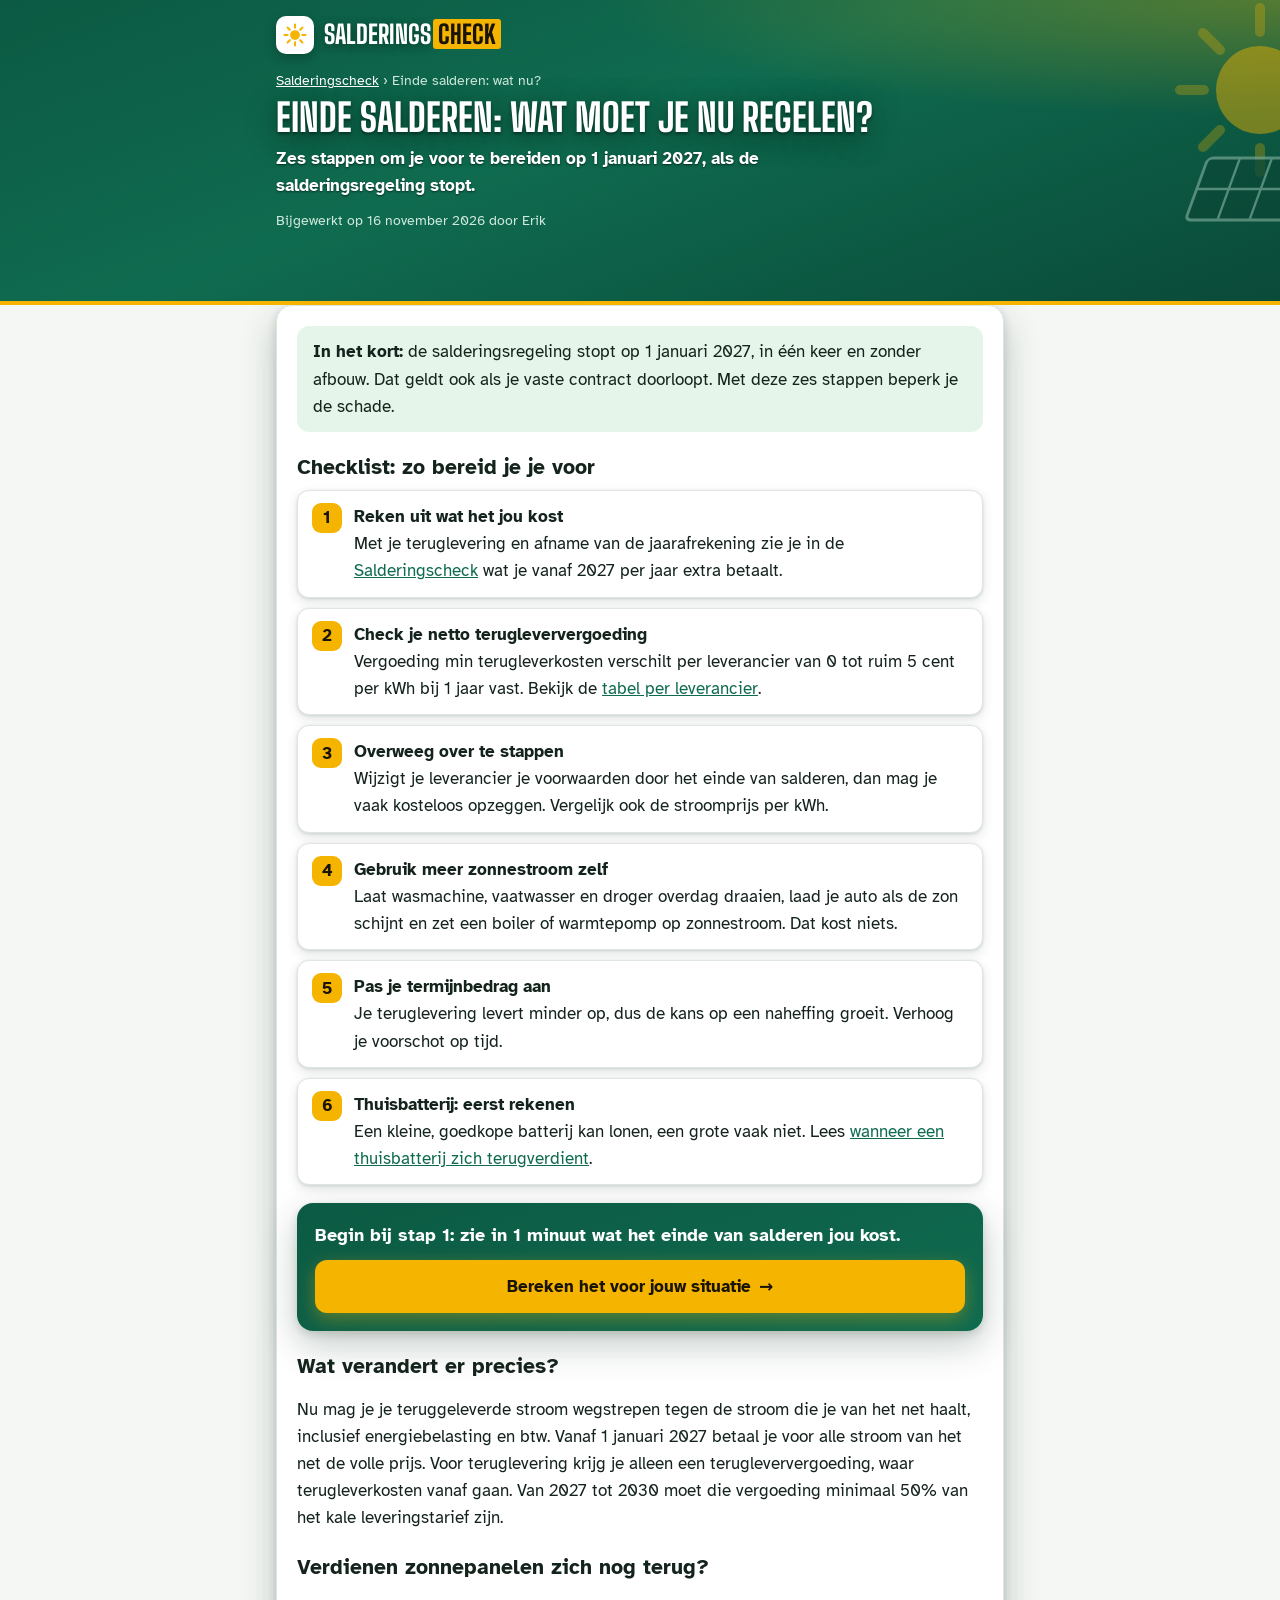
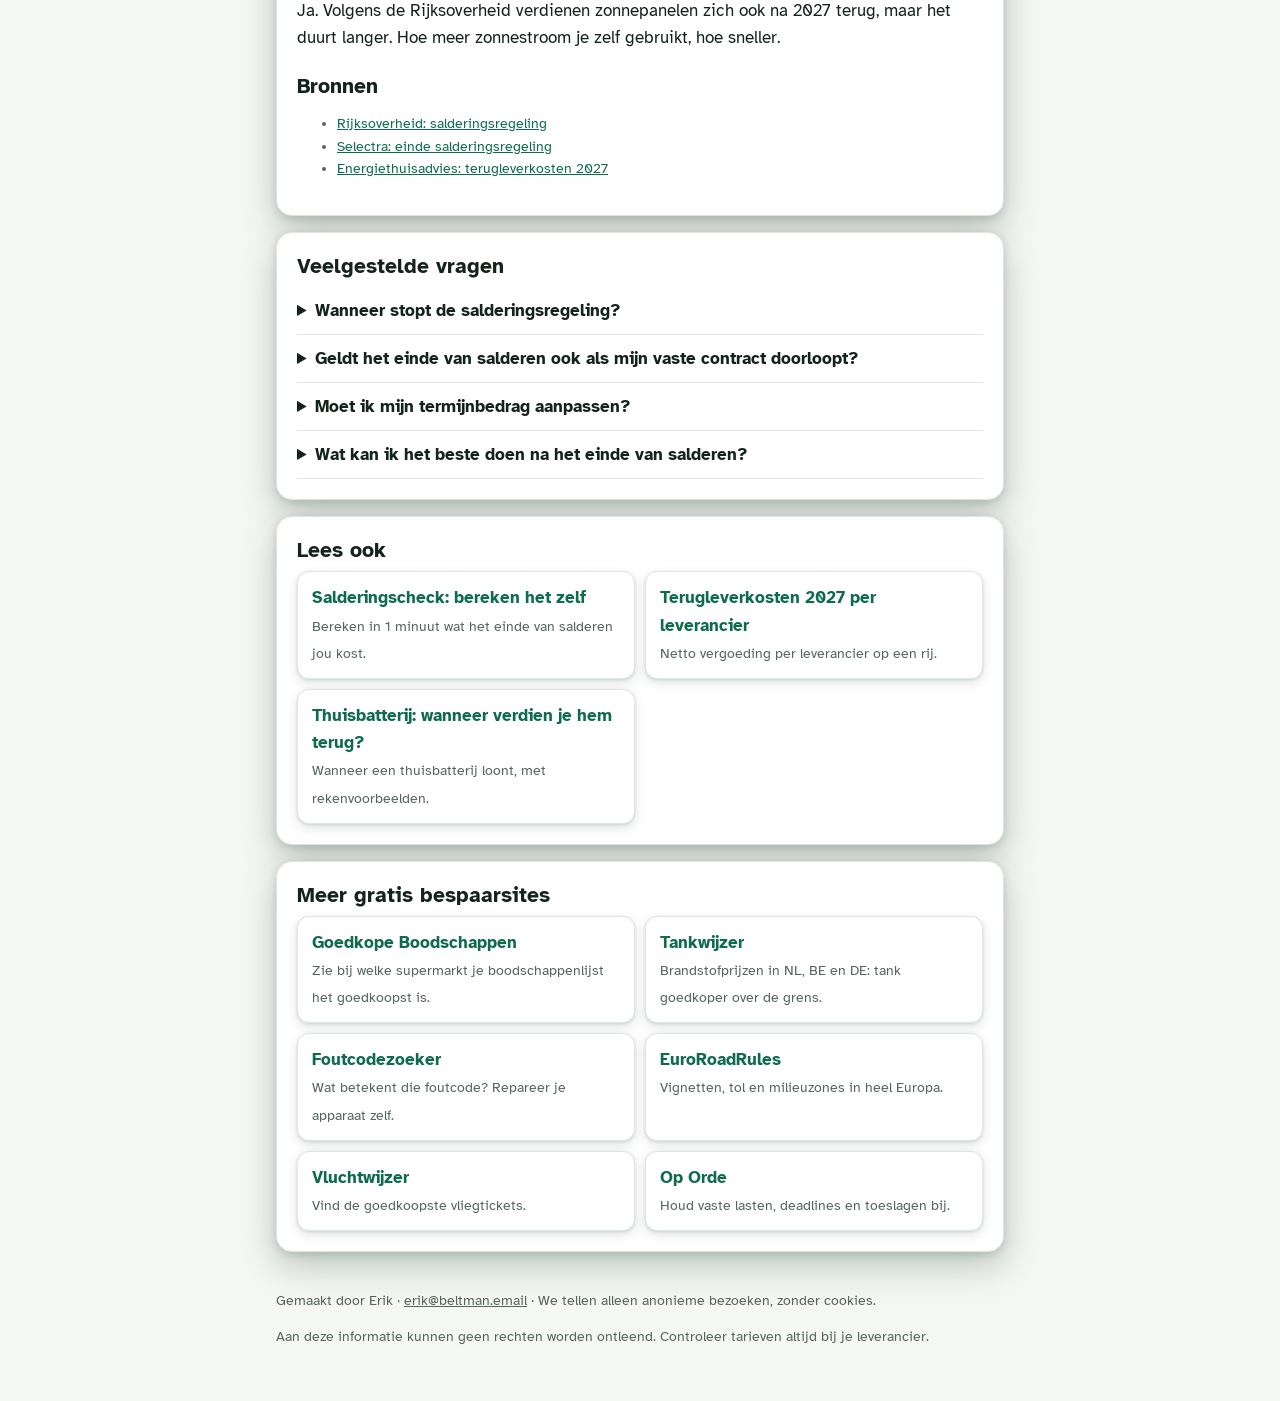
==== einde-salderen-wat-nu/index.html @ be2820ae "Actuele terugleververgoedingen 2027 (nov 2026): leverancierskeuze in rekentool, betere contractverge" ====
<!DOCTYPE html>
<html lang="nl">
<head>
<meta charset="utf-8">
<meta name="viewport" content="width=device-width, initial-scale=1, viewport-fit=cover">
<title>Einde salderen 2027: wat moet je regelen? Checklist</title>
<meta name="description" content="Einde salderingsregeling op 1 januari 2027: checklist met zes stappen. Kosten berekenen, leverancier vergelijken, zelf meer verbruiken, voorschot aanpassen en eerlijk over de thuisbatterij.">
<link rel="canonical" href="https://salderingscheck-nl.netlify.app/einde-salderen-wat-nu/">
<script data-goatcounter="https://salderingscheck-nl.goatcounter.com/count" async src="//gc.zgo.at/count.js"></script>
<meta name="theme-color" content="#0f6b4f">
<link rel="preload" href="/fonts/big-shoulders-display-800.woff2" as="font" type="font/woff2" crossorigin>
<link rel="preload" href="/fonts/atkinson-hyperlegible-400.woff2" as="font" type="font/woff2" crossorigin>
<link rel="stylesheet" href="/artikel.css">
<link rel="manifest" href="/manifest.webmanifest">
<link rel="icon" href="/icons/icon.svg" type="image/svg+xml">
<link rel="apple-touch-icon" href="/icons/apple-touch-icon.png">
<meta property="og:type" content="article">
<meta property="og:locale" content="nl_NL">
<meta property="og:site_name" content="Salderingscheck">
<meta property="og:title" content="Einde salderen 2027: wat moet je regelen? Checklist">
<meta property="og:description" content="Einde salderingsregeling op 1 januari 2027: checklist met zes stappen. Kosten berekenen, leverancier vergelijken, zelf meer verbruiken, voorschot aanpassen en eerlijk over de thuisbatterij.">
<meta property="og:url" content="https://salderingscheck-nl.netlify.app/einde-salderen-wat-nu/">
<meta property="og:image" content="https://salderingscheck-nl.netlify.app/icons/og.png">
<meta property="og:image:width" content="1200">
<meta property="og:image:height" content="630">
<meta name="twitter:card" content="summary_large_image">
<script type="application/ld+json">
{
 "@context": "https://schema.org",
 "@graph": [
  {
   "@type": "Article",
   "headline": "Einde salderen 2027: wat moet je regelen? Checklist",
   "description": "Einde salderingsregeling op 1 januari 2027: checklist met zes stappen. Kosten berekenen, leverancier vergelijken, zelf meer verbruiken, voorschot aanpassen en eerlijk over de thuisbatterij.",
   "inLanguage": "nl-NL",
   "datePublished": "2026-11-16",
   "dateModified": "2026-11-16",
   "mainEntityOfPage": "https://salderingscheck-nl.netlify.app/einde-salderen-wat-nu/",
   "author": {
    "@type": "Person",
    "name": "Erik",
    "email": "erik@beltman.email"
   },
   "publisher": {
    "@type": "Organization",
    "name": "Salderingscheck",
    "url": "https://salderingscheck-nl.netlify.app/"
   },
   "image": "https://salderingscheck-nl.netlify.app/icons/og.png"
  },
  {
   "@type": "BreadcrumbList",
   "itemListElement": [
    {
     "@type": "ListItem",
     "position": 1,
     "name": "Salderingscheck",
     "item": "https://salderingscheck-nl.netlify.app/"
    },
    {
     "@type": "ListItem",
     "position": 2,
     "name": "Einde salderen: wat nu?",
     "item": "https://salderingscheck-nl.netlify.app/einde-salderen-wat-nu/"
    }
   ]
  },
  {
   "@type": "FAQPage",
   "mainEntity": [
    {
     "@type": "Question",
     "name": "Wanneer stopt de salderingsregeling?",
     "acceptedAnswer": {
      "@type": "Answer",
      "text": "Op 1 januari 2027, in één keer en zonder afbouw. Tot en met 31 december 2026 saldeer je nog volledig."
     }
    },
    {
     "@type": "Question",
     "name": "Geldt het einde van salderen ook als mijn vaste contract doorloopt?",
     "acceptedAnswer": {
      "@type": "Answer",
      "text": "Ja. Het wettelijke einde geldt voor iedereen, ook met een vast contract dat na 1 januari 2027 doorloopt."
     }
    },
    {
     "@type": "Question",
     "name": "Moet ik mijn termijnbedrag aanpassen?",
     "acceptedAnswer": {
      "@type": "Answer",
      "text": "Dat is verstandig. Omdat teruglevering minder oplevert, betaal je vanaf 2027 meer. Een hoger voorschot voorkomt een grote naheffing bij de jaarafrekening."
     }
    },
    {
     "@type": "Question",
     "name": "Wat kan ik het beste doen na het einde van salderen?",
     "acceptedAnswer": {
      "@type": "Answer",
      "text": "Zelf meer zonnestroom gebruiken is gratis en levert het meest op. Daarna: een leverancier kiezen met een goede netto terugleververgoeding, en alleen een thuisbatterij kopen als die zich binnen de levensduur terugverdient."
     }
    }
   ]
  }
 ]
}
</script>
</head>
<body>
<header class="hero">
  <svg class="deco" viewBox="0 0 260 260" aria-hidden="true"><g stroke="#f5b400" stroke-width="10" stroke-linecap="round" opacity=".55"><path d="M170 18v24M170 158v24M90 100h24M226 100h24M113 43l17 17M210 140l17 17M113 157l17-17M210 60l17-17"/></g><circle cx="170" cy="100" r="44" fill="#f5b400" opacity=".9"/><g transform="translate(118 168) skewX(-20)" opacity=".75"><rect width="128" height="62" rx="5" fill="#0a3d2f" stroke="#cfe9dd" stroke-width="3"/><path d="M32 0v62M64 0v62M96 0v62M0 31h128" stroke="#cfe9dd" stroke-width="2.5"/></g></svg>
  <div class="wrap">
    <a class="brand" href="/"><span class="mark" aria-hidden="true"><svg viewBox="0 0 64 64" aria-hidden="true"><circle cx="32" cy="32" r="12" fill="#f5b400"/><g stroke="#f5b400" stroke-width="5" stroke-linecap="round"><path d="M32 6v8M32 50v8M6 32h8M50 32h8M13.6 13.6l5.6 5.6M44.8 44.8l5.6 5.6M13.6 50.4l5.6-5.6M44.8 19.2l5.6-5.6"/></g></svg></span><b>Salderings<span>check</span></b></a>
    <nav class="crumbs" aria-label="Kruimelpad"><a href="/">Salderingscheck</a> › Einde salderen: wat nu?</nav>
    <h1>Einde salderen: wat moet je nu regelen?</h1>
    <p class="lead">Zes stappen om je voor te bereiden op 1 januari 2027, als de salderingsregeling stopt.</p>
    <p class="meta">Bijgewerkt op <time datetime="2026-11-16">16 november 2026</time> door Erik</p>
  </div>
</header>
<main class="wrap">

  <section class="card">
    <div class="kort"><p><b>In het kort:</b> de salderingsregeling stopt op 1 januari 2027, in één keer en zonder afbouw. Dat geldt ook als je vaste contract doorloopt. Met deze zes stappen beperk je de schade.</p></div>
    <h2>Checklist: zo bereid je je voor</h2>
    <ol class="steps">
      <li><b>Reken uit wat het jou kost</b>Met je teruglevering en afname van de jaarafrekening zie je in de <a href="/#h-invoer">Salderingscheck</a> wat je vanaf 2027 per jaar extra betaalt.</li>
      <li><b>Check je netto terugleververgoeding</b>Vergoeding min terugleverkosten verschilt per leverancier van 0 tot ruim 5 cent per kWh bij 1 jaar vast. Bekijk de <a href="/terugleverkosten-2027/">tabel per leverancier</a>.</li>
      <li><b>Overweeg over te stappen</b>Wijzigt je leverancier je voorwaarden door het einde van salderen, dan mag je vaak kosteloos opzeggen. Vergelijk ook de stroomprijs per kWh.</li>
      <li><b>Gebruik meer zonnestroom zelf</b>Laat wasmachine, vaatwasser en droger overdag draaien, laad je auto als de zon schijnt en zet een boiler of warmtepomp op zonnestroom. Dat kost niets.</li>
      <li><b>Pas je termijnbedrag aan</b>Je teruglevering levert minder op, dus de kans op een naheffing groeit. Verhoog je voorschot op tijd.</li>
      <li><b>Thuisbatterij: eerst rekenen</b>Een kleine, goedkope batterij kan lonen, een grote vaak niet. Lees <a href="/thuisbatterij-terugverdientijd/">wanneer een thuisbatterij zich terugverdient</a>.</li>
    </ol>
    <div class="cta"><b>Begin bij stap 1: zie in 1 minuut wat het einde van salderen jou kost.</b><a href="/#h-invoer">Bereken het voor jouw situatie <span aria-hidden="true">→</span></a></div>
    <h2>Wat verandert er precies?</h2>
    <p>Nu mag je je teruggeleverde stroom wegstrepen tegen de stroom die je van het net haalt, inclusief energiebelasting en btw. Vanaf 1 januari 2027 betaal je voor alle stroom van het net de volle prijs. Voor teruglevering krijg je alleen een terugleververgoeding, waar terugleverkosten vanaf gaan. Van 2027 tot 2030 moet die vergoeding minimaal 50% van het kale leveringstarief zijn.</p>
    <h2>Verdienen zonnepanelen zich nog terug?</h2>
    <p>Ja. Volgens de Rijksoverheid verdienen zonnepanelen zich ook na 2027 terug, maar het duurt langer. Hoe meer zonnestroom je zelf gebruikt, hoe sneller.</p>
    <h2>Bronnen</h2>
    <ul class="note">
      <li><a href="https://www.rijksoverheid.nl/onderwerpen/energie-thuis/salderingsregeling" rel="noopener">Rijksoverheid: salderingsregeling</a></li>
      <li><a href="https://selectra.nl/energie/zonnepanelen/salderingsregeling" rel="noopener">Selectra: einde salderingsregeling</a></li>
      <li><a href="https://www.energiethuisadvies.nl/kennisbank/terugleverkosten-2027" rel="noopener">Energiethuisadvies: terugleverkosten 2027</a></li>
    </ul>
  </section>
<section class="card faq" aria-labelledby="h-faq"><h2 id="h-faq">Veelgestelde vragen</h2><details><summary>Wanneer stopt de salderingsregeling?</summary><p>Op 1 januari 2027, in één keer en zonder afbouw. Tot en met 31 december 2026 saldeer je nog volledig.</p></details><details><summary>Geldt het einde van salderen ook als mijn vaste contract doorloopt?</summary><p>Ja. Het wettelijke einde geldt voor iedereen, ook met een vast contract dat na 1 januari 2027 doorloopt.</p></details><details><summary>Moet ik mijn termijnbedrag aanpassen?</summary><p>Dat is verstandig. Omdat teruglevering minder oplevert, betaal je vanaf 2027 meer. Een hoger voorschot voorkomt een grote naheffing bij de jaarafrekening.</p></details><details><summary>Wat kan ik het beste doen na het einde van salderen?</summary><p>Zelf meer zonnestroom gebruiken is gratis en levert het meest op. Daarna: een leverancier kiezen met een goede netto terugleververgoeding, en alleen een thuisbatterij kopen als die zich binnen de levensduur terugverdient.</p></details></section>
  <section class="card" aria-labelledby="h-lees"><h2 id="h-lees">Lees ook</h2><div class="meer"><a href="/"><b>Salderingscheck: bereken het zelf</b><span>Bereken in 1 minuut wat het einde van salderen jou kost.</span></a><a href="/terugleverkosten-2027/"><b>Terugleverkosten 2027 per leverancier</b><span>Netto vergoeding per leverancier op een rij.</span></a><a href="/thuisbatterij-terugverdientijd/"><b>Thuisbatterij: wanneer verdien je hem terug?</b><span>Wanneer een thuisbatterij loont, met rekenvoorbeelden.</span></a></div></section>
  <section class="card" aria-labelledby="h-meer"><h2 id="h-meer">Meer gratis bespaarsites</h2><div class="meer"><a href="https://boodschappenvergelijk.nl/"><b>Goedkope Boodschappen</b><span>Zie bij welke supermarkt je boodschappenlijst het goedkoopst is.</span></a><a href="https://goedkopertanken.netlify.app/"><b>Tankwijzer</b><span>Brandstofprijzen in NL, BE en DE: tank goedkoper over de grens.</span></a><a href="https://foutcodezoeker.nl/"><b>Foutcodezoeker</b><span>Wat betekent die foutcode? Repareer je apparaat zelf.</span></a><a href="https://euroroadrules.eu/nl/"><b>EuroRoadRules</b><span>Vignetten, tol en milieuzones in heel Europa.</span></a><a href="https://vluchtwijzer.netlify.app/"><b>Vluchtwijzer</b><span>Vind de goedkoopste vliegtickets.</span></a><a href="https://allesoporde.netlify.app/"><b>Op Orde</b><span>Houd vaste lasten, deadlines en toeslagen bij.</span></a></div></section>
  <footer>
    <p>Gemaakt door Erik · <a href="mailto:erik@beltman.email">erik@beltman.email</a> · We tellen alleen anonieme bezoeken, zonder cookies.</p>
    <p>Aan deze informatie kunnen geen rechten worden ontleend. Controleer tarieven altijd bij je leverancier.</p>
  </footer>
</main>
</body>
</html>
---- artikel.css ----
@font-face{font-family:'Big Shoulders Display';font-style:normal;font-weight:800;font-display:swap;src:url(/fonts/big-shoulders-display-800.woff2) format('woff2')}
@font-face{font-family:'Atkinson Hyperlegible';font-style:normal;font-weight:400;font-display:swap;src:url(/fonts/atkinson-hyperlegible-400.woff2) format('woff2')}
@font-face{font-family:'Atkinson Hyperlegible';font-style:normal;font-weight:700;font-display:swap;src:url(/fonts/atkinson-hyperlegible-700.woff2) format('woff2')}
:root{--bg:#f5f7f4;--card:#fff;--ink:#14231c;--muted:#56665e;--line:#dfe6e1;--brand:#0f6b4f;--sun:#f5b400;--good:#127a3e;--good-soft:#e5f5ea;--bad:#b42318;--warn-soft:#fff4d6;
--shadow:0 3px 8px rgba(10,40,28,.14),0 14px 36px rgba(10,40,28,.24);--shadow-sm:0 1px 3px rgba(10,40,28,.12),0 4px 12px rgba(10,40,28,.12)}
@media (prefers-color-scheme:dark){:root{--bg:#0e1512;--card:#16201b;--ink:#e8efe9;--muted:#9fb0a7;--line:#26332c;--brand:#3fbf8f;--good:#5fd38a;--good-soft:#14301f;--bad:#ff8a80;--warn-soft:#332a10;
--shadow:0 2px 4px rgba(0,0,0,.45),0 10px 28px rgba(0,0,0,.55);--shadow-sm:0 1px 3px rgba(0,0,0,.5),0 4px 12px rgba(0,0,0,.4)}}
*{box-sizing:border-box}
html{-webkit-text-size-adjust:100%}
body{margin:0;background:var(--bg);color:var(--ink);font:17px/1.6 "Atkinson Hyperlegible",system-ui,-apple-system,"Segoe UI",Roboto,Arial,sans-serif}
a{color:var(--brand)}
.wrap{max-width:760px;margin:0 auto;padding:0 16px}
.hero{position:relative;overflow:hidden;color:#fff;padding:16px 0 56px;border-bottom:4px solid var(--sun);
background:radial-gradient(110% 80% at 100% 0%,rgba(245,180,0,.30) 0%,rgba(245,180,0,0) 48%),linear-gradient(160deg,#0c5a43 0%,#0f6b4f 45%,#0a4a38 100%)}
.hero .deco{position:absolute;right:-70px;top:-10px;width:260px;height:260px;opacity:.5;pointer-events:none}
.hero .wrap{position:relative}
.brand{display:inline-flex;align-items:center;gap:10px;text-decoration:none}
.brand .mark{width:38px;height:38px;border-radius:10px;background:#fff;display:grid;place-items:center;box-shadow:0 4px 12px rgba(0,0,0,.25)}
.brand .mark svg{width:26px;height:26px}
.brand b{font-family:'Big Shoulders Display','Arial Narrow',Impact,sans-serif;font-weight:800;font-size:1.6rem;line-height:1;color:#fff;text-transform:uppercase;text-shadow:0 2px 10px rgba(0,25,18,.5)}
.brand b span{background:var(--sun);color:#1a1405;padding:0 5px;margin-left:2px;border-radius:3px;text-shadow:none}
.crumbs{font-size:.85rem;margin:14px 0 6px;color:#cfe9dd}
.crumbs a{color:#fff}
h1{font-family:'Big Shoulders Display','Arial Narrow',Impact,sans-serif;font-weight:800;text-transform:uppercase;font-size:2.4rem;line-height:1;margin:4px 0 10px;text-shadow:0 2px 3px rgba(0,25,18,.55),0 6px 28px rgba(0,25,18,.55)}
.lead{margin:0;font-weight:700;font-size:1.05rem;max-width:52ch;text-shadow:0 1px 2px rgba(0,25,18,.7)}
.meta{font-size:.85rem;color:#cfe9dd;margin-top:10px}
main{margin-top:-36px}
.card{background:var(--card);border:1px solid var(--line);border-radius:16px;box-shadow:var(--shadow);padding:20px;margin-bottom:16px}
.card h2{font-size:1.3rem;line-height:1.25;margin:22px 0 8px}
.card h2:first-child{margin-top:0}
.card h3{font-size:1.08rem;margin:18px 0 6px}
.kort{background:var(--good-soft);border-radius:12px;padding:12px 16px;margin:0 0 6px}
.kort p{margin:0}
.tablewrap{overflow-x:auto;margin:10px 0;border:1px solid var(--line);border-radius:12px}
table{border-collapse:collapse;width:100%;font-size:.92rem}
th,td{text-align:left;padding:9px 10px;border-bottom:1px solid var(--line);vertical-align:top}
th{background:var(--bg);color:var(--muted);font-weight:700;font-size:.82rem;white-space:nowrap}
td.num,th.num{text-align:right;white-space:nowrap}
tr:last-child td{border-bottom:0}
.top3 td{background:var(--good-soft)}
.neg{color:var(--bad);font-weight:700}
.goed{color:var(--good);font-weight:700}
.bron{font-size:.8rem;color:var(--muted)}
.note{font-size:.88rem;color:var(--muted)}
.cta{display:flex;flex-direction:column;gap:10px;background:linear-gradient(160deg,#0c5a43,#0f6b4f);color:#fff;border-radius:16px;padding:18px;box-shadow:var(--shadow);margin:18px 0}
.cta b{font-size:1.1rem}
.cta a{display:flex;justify-content:center;align-items:center;gap:8px;background:var(--sun);color:#1a1405;font-weight:700;text-decoration:none;border-radius:12px;padding:13px 16px;min-height:48px;box-shadow:0 6px 18px rgba(245,180,0,.35)}
.steps{counter-reset:s;list-style:none;padding:0;margin:10px 0}
.steps li{counter-increment:s;position:relative;padding:12px 14px 12px 56px;border:1px solid var(--line);border-radius:12px;margin-bottom:10px;box-shadow:var(--shadow-sm);background:var(--card)}
.steps li::before{content:counter(s);position:absolute;left:14px;top:12px;width:30px;height:30px;border-radius:9px;background:var(--sun);color:#1a1405;font-weight:700;display:grid;place-items:center}
.steps b{display:block}
.chips{display:flex;flex-wrap:wrap;gap:6px;margin:8px 0}
.chips span{font-size:.85rem;background:var(--bg);border:1px solid var(--line);border-radius:999px;padding:3px 10px}
.faq details{border-bottom:1px solid var(--line);padding:10px 0}
.faq summary{cursor:pointer;font-weight:700}
.meer{display:grid;grid-template-columns:1fr 1fr;gap:10px}
@media (max-width:520px){.meer{grid-template-columns:1fr}h1{font-size:2.1rem}}
.meer a{display:block;padding:12px 14px;border:1px solid var(--line);border-radius:12px;background:var(--card);box-shadow:var(--shadow-sm);text-decoration:none;color:var(--ink)}
.meer a b{color:var(--brand);display:block}
.meer a span{font-size:.88rem;color:var(--muted)}
footer{color:var(--muted);font-size:.86rem;padding:8px 0 40px}
footer a{color:var(--muted)}
@media print{.hero{background:none;color:#000}.hero .deco,.cta,footer{display:none}main{margin-top:0}}
.capt{caption-side:bottom;text-align:left;padding:8px 10px}
@media (max-width:520px){td .bron{font-size:.74rem}th,td{padding:8px 7px}}
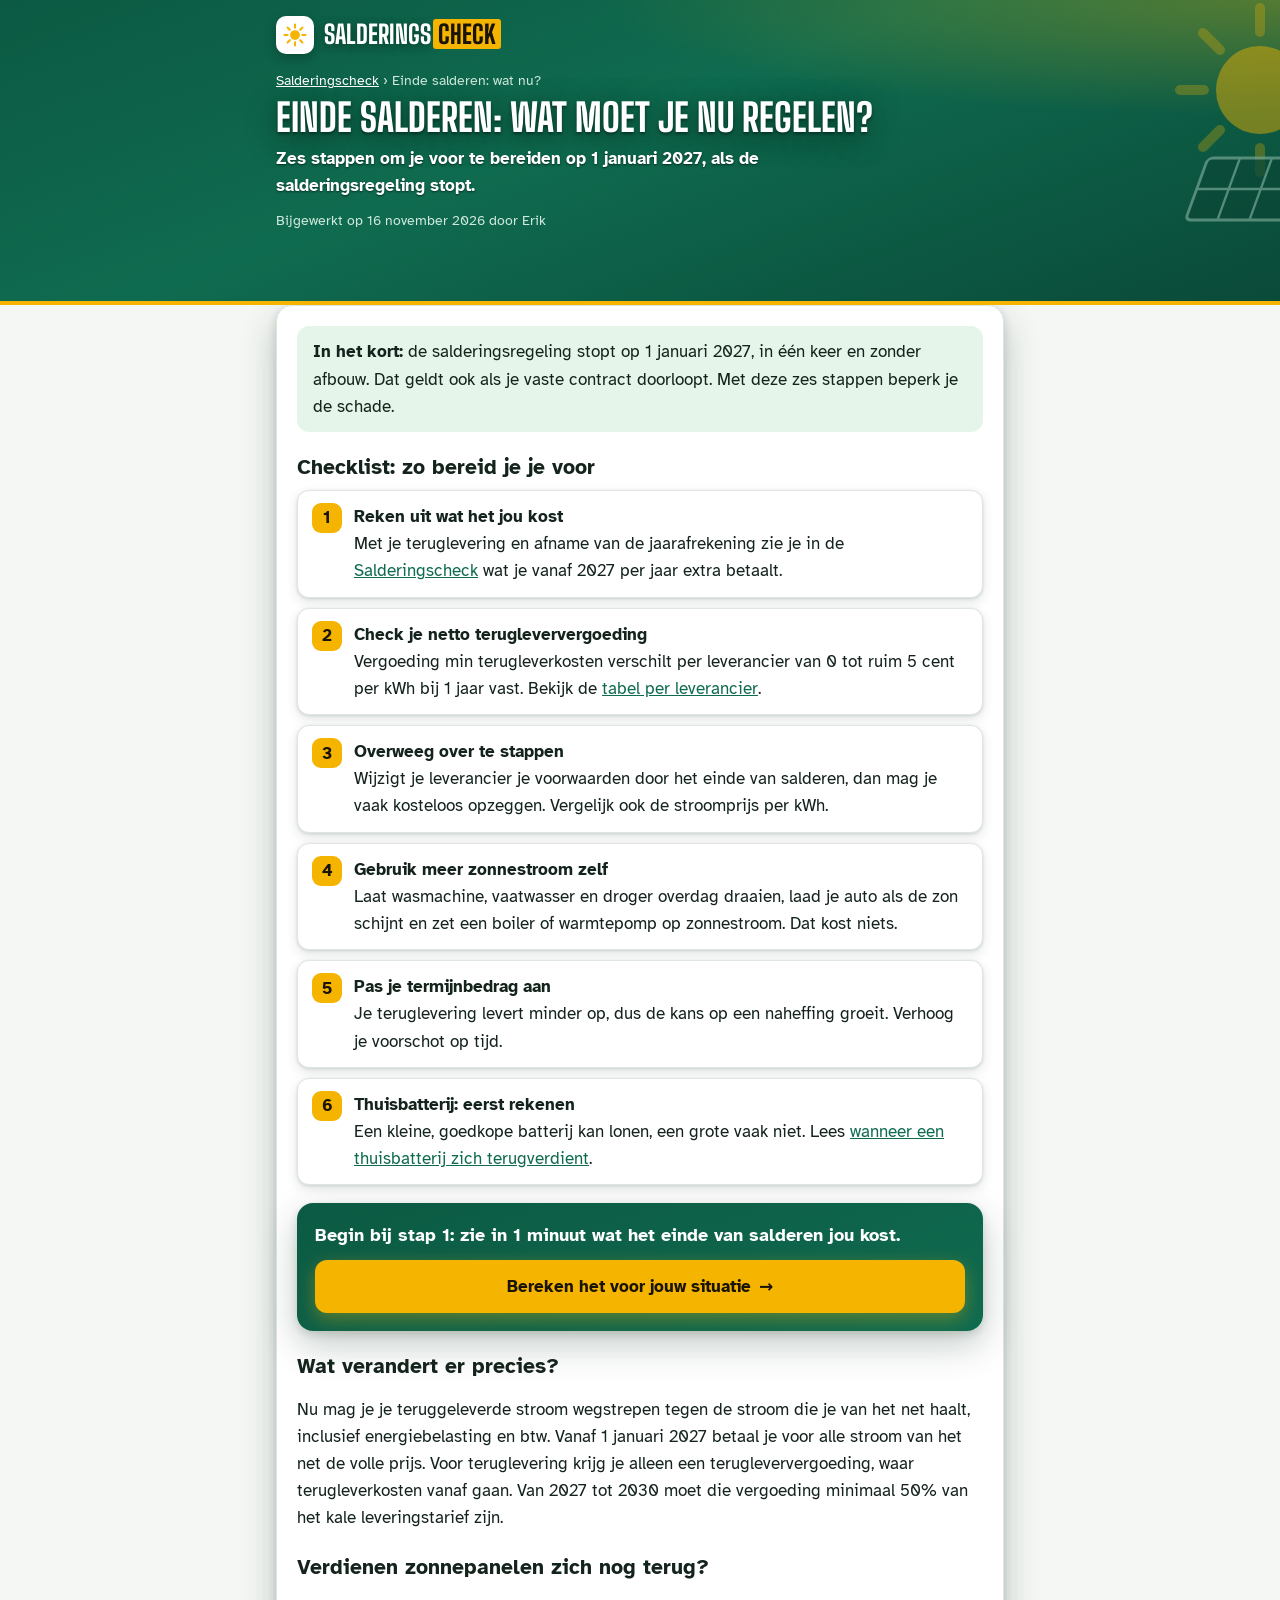
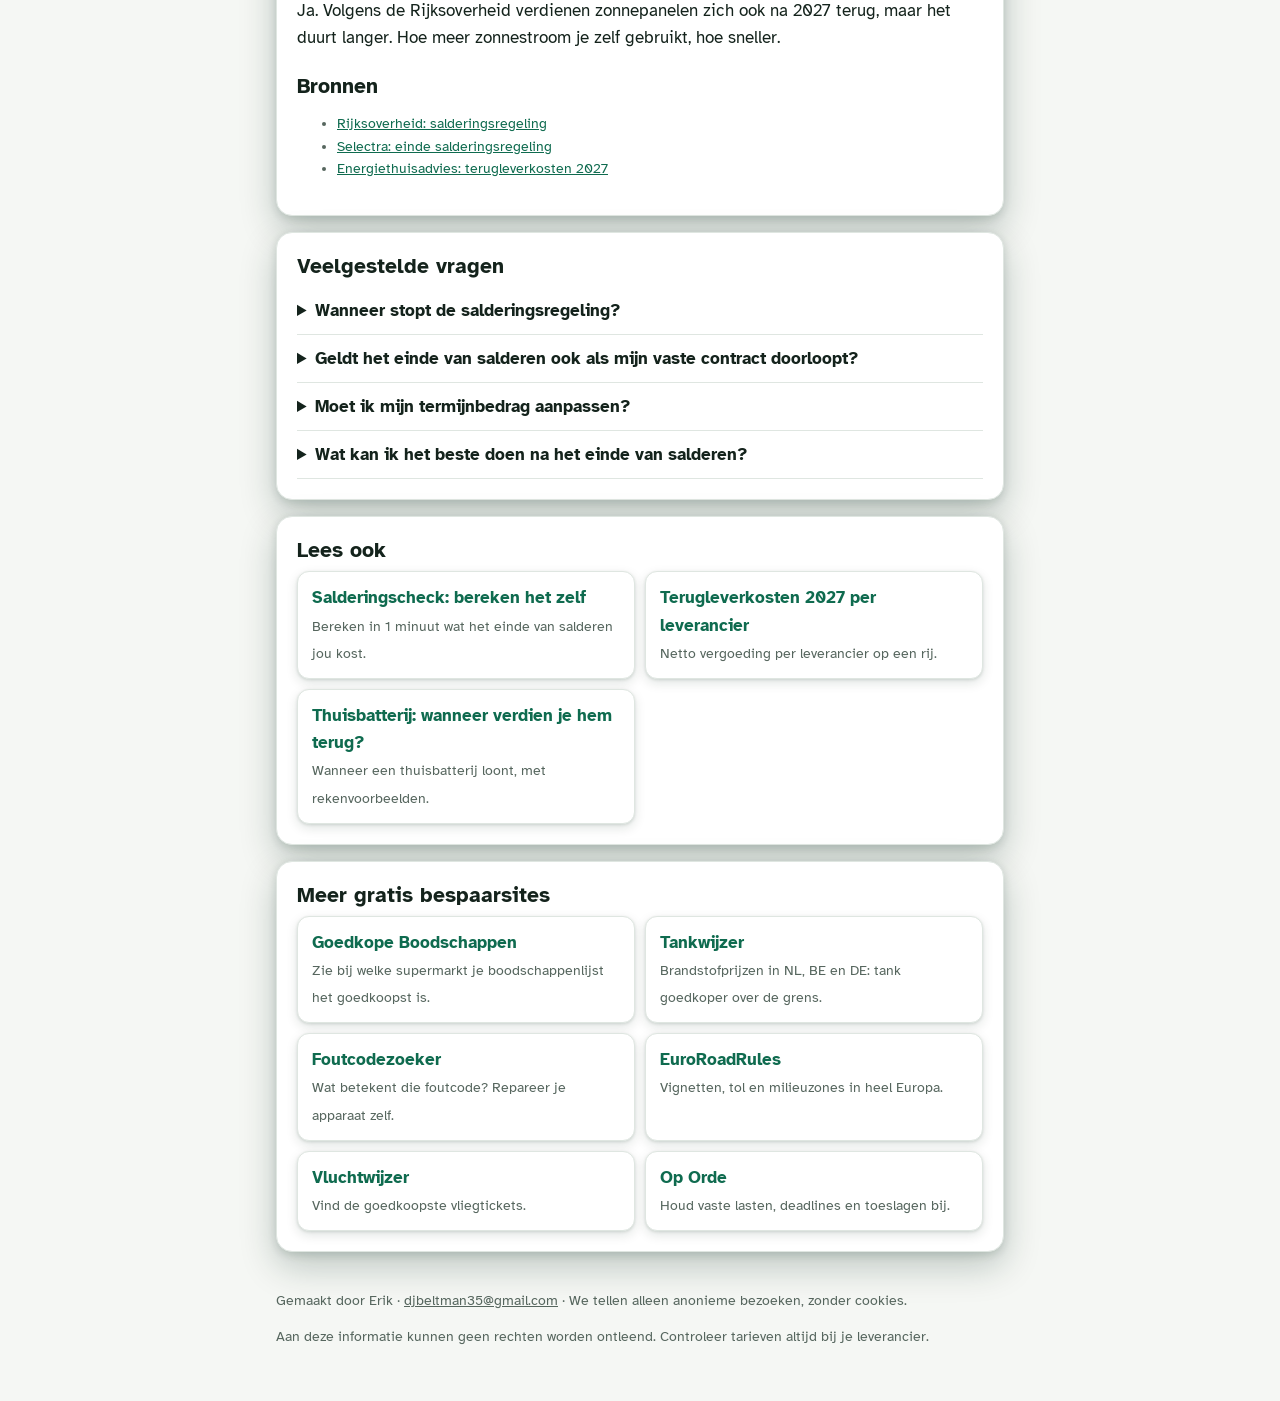
==== commit 97b39e5a: "Live: contactadres naar djbeltman35@gmail.com Co-Authored-By: Claude Opus 5.5 <noreply@anthropic.com" ====
--- a/einde-salderen-wat-nu/index.html
+++ b/einde-salderen-wat-nu/index.html
@@ -20,7 +20,8 @@
 <meta property="og:title" content="Einde salderen 2027: wat moet je regelen? Checklist">
 <meta property="og:description" content="Einde salderingsregeling op 1 januari 2027: checklist met zes stappen. Kosten berekenen, leverancier vergelijken, zelf meer verbruiken, voorschot aanpassen en eerlijk over de thuisbatterij.">
 <meta property="og:url" content="https://salderingscheck-nl.netlify.app/einde-salderen-wat-nu/">
-<meta property="og:image" content="https://salderingscheck-nl.netlify.app/icons/og.png">
+<meta property="og:image" content="https://salderingscheck-nl.netlify.app/icons/og-einde-salderen-wat-nu.png">
+<meta name="robots" content="max-image-preview:large">
 <meta property="og:image:width" content="1200">
 <meta property="og:image:height" content="630">
 <meta name="twitter:card" content="summary_large_image">
@@ -39,14 +40,14 @@
    "author": {
     "@type": "Person",
     "name": "Erik",
-    "email": "erik@beltman.email"
+    "email": "djbeltman35@gmail.com"
    },
    "publisher": {
     "@type": "Organization",
     "name": "Salderingscheck",
     "url": "https://salderingscheck-nl.netlify.app/"
    },
-   "image": "https://salderingscheck-nl.netlify.app/icons/og.png"
+   "image": "https://salderingscheck-nl.netlify.app/icons/og-einde-salderen-wat-nu.png"
   },
   {
    "@type": "BreadcrumbList",
@@ -146,7 +147,7 @@
   <section class="card" aria-labelledby="h-lees"><h2 id="h-lees">Lees ook</h2><div class="meer"><a href="/"><b>Salderingscheck: bereken het zelf</b><span>Bereken in 1 minuut wat het einde van salderen jou kost.</span></a><a href="/terugleverkosten-2027/"><b>Terugleverkosten 2027 per leverancier</b><span>Netto vergoeding per leverancier op een rij.</span></a><a href="/thuisbatterij-terugverdientijd/"><b>Thuisbatterij: wanneer verdien je hem terug?</b><span>Wanneer een thuisbatterij loont, met rekenvoorbeelden.</span></a></div></section>
   <section class="card" aria-labelledby="h-meer"><h2 id="h-meer">Meer gratis bespaarsites</h2><div class="meer"><a href="https://boodschappenvergelijk.nl/"><b>Goedkope Boodschappen</b><span>Zie bij welke supermarkt je boodschappenlijst het goedkoopst is.</span></a><a href="https://goedkopertanken.netlify.app/"><b>Tankwijzer</b><span>Brandstofprijzen in NL, BE en DE: tank goedkoper over de grens.</span></a><a href="https://foutcodezoeker.nl/"><b>Foutcodezoeker</b><span>Wat betekent die foutcode? Repareer je apparaat zelf.</span></a><a href="https://euroroadrules.eu/nl/"><b>EuroRoadRules</b><span>Vignetten, tol en milieuzones in heel Europa.</span></a><a href="https://vluchtwijzer.netlify.app/"><b>Vluchtwijzer</b><span>Vind de goedkoopste vliegtickets.</span></a><a href="https://allesoporde.netlify.app/"><b>Op Orde</b><span>Houd vaste lasten, deadlines en toeslagen bij.</span></a></div></section>
   <footer>
-    <p>Gemaakt door Erik · <a href="mailto:erik@beltman.email">erik@beltman.email</a> · We tellen alleen anonieme bezoeken, zonder cookies.</p>
+    <p>Gemaakt door Erik · <a href="mailto:djbeltman35@gmail.com">djbeltman35@gmail.com</a> · We tellen alleen anonieme bezoeken, zonder cookies.</p>
     <p>Aan deze informatie kunnen geen rechten worden ontleend. Controleer tarieven altijd bij je leverancier.</p>
   </footer>
 </main>
--- a/artikel.css
+++ b/artikel.css
@@ -63,3 +63,4 @@
 @media print{.hero{background:none;color:#000}.hero .deco,.cta,footer{display:none}main{margin-top:0}}
 .capt{caption-side:bottom;text-align:left;padding:8px 10px}
 @media (max-width:520px){td .bron{font-size:.74rem}th,td{padding:8px 7px}}
+.code{background:#08362a;color:#e8f5ee;border-radius:10px;padding:12px;overflow-x:auto;font:13px/1.5 'JetBrains Mono',ui-monospace,monospace;white-space:pre-wrap;word-break:break-all}
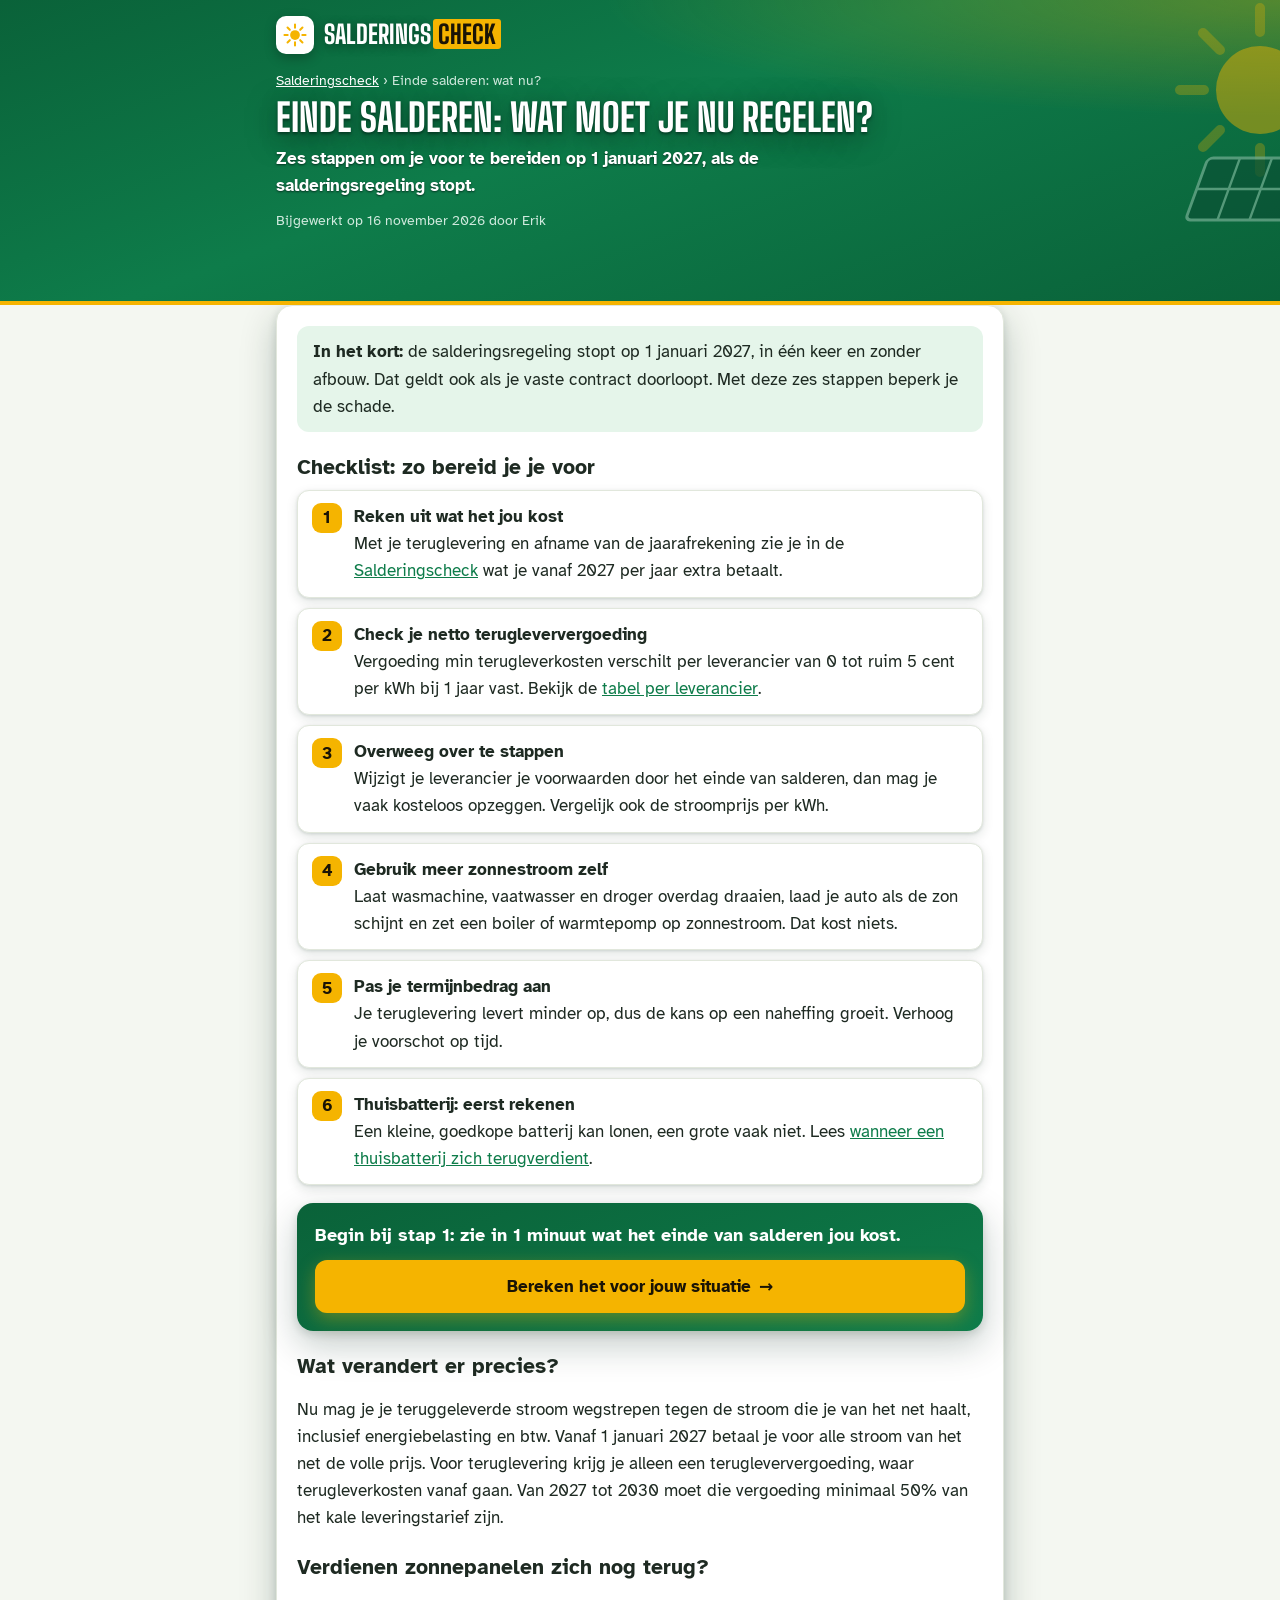
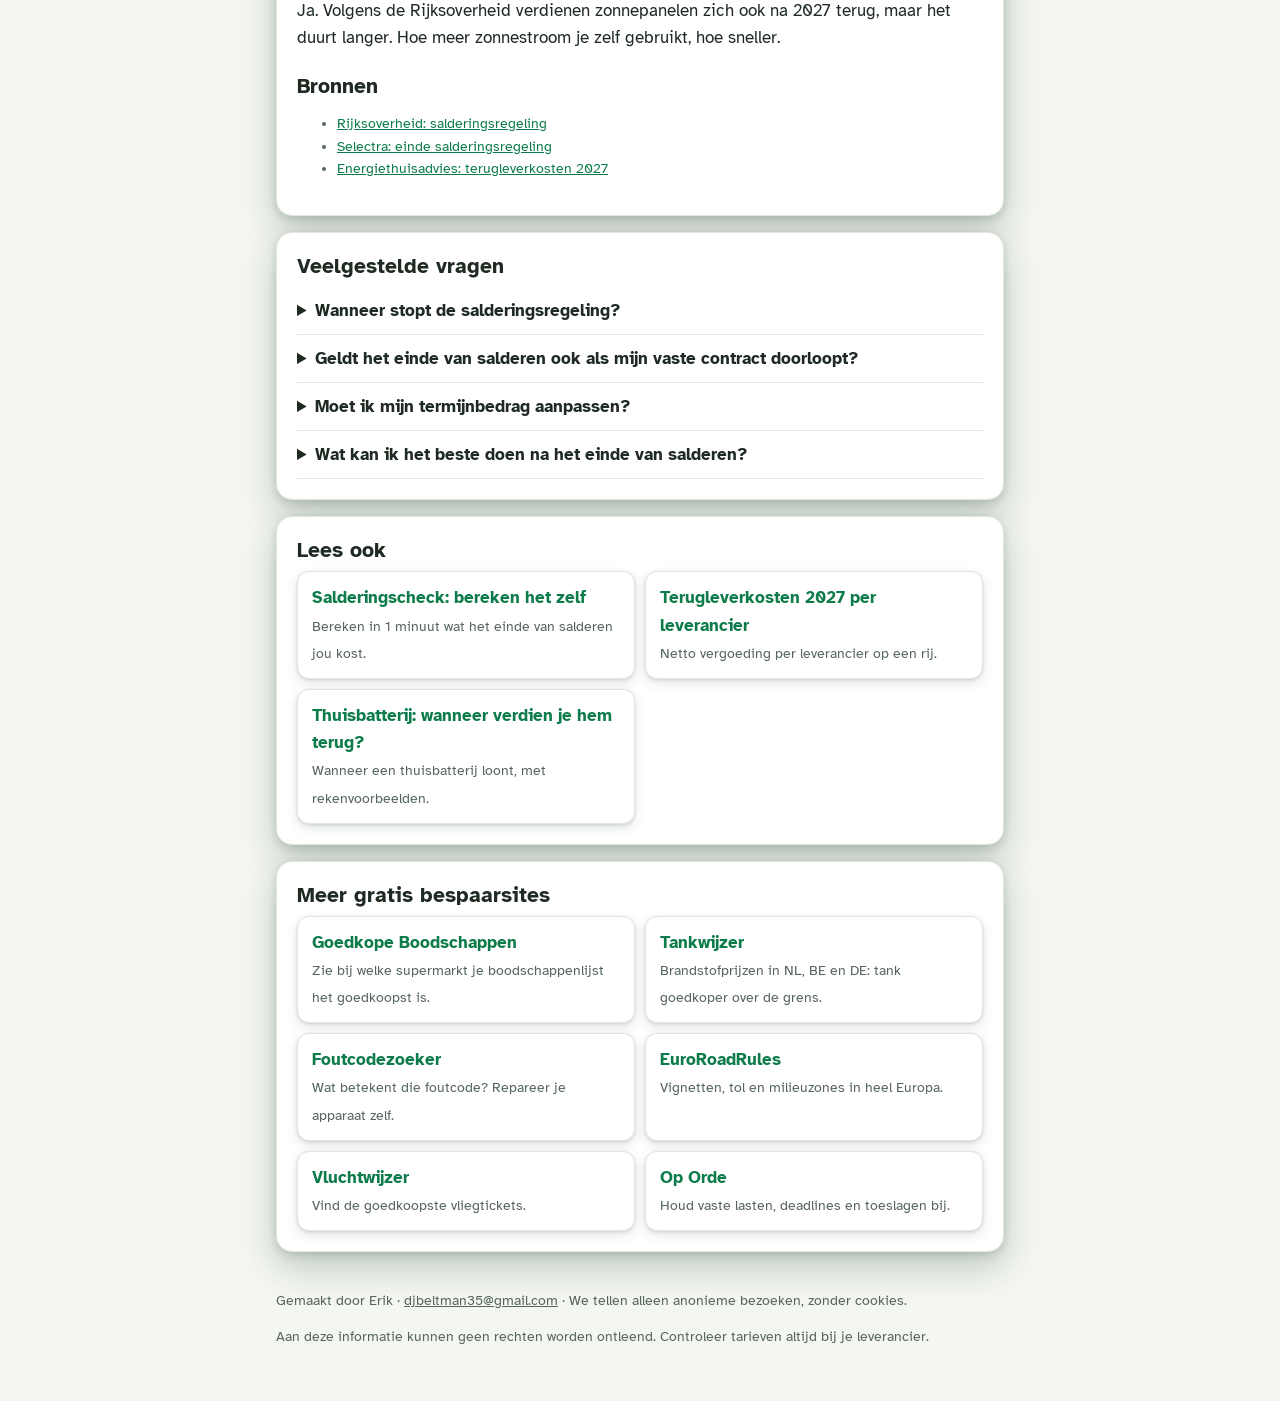
==== commit 2e7d0e88: "Zelfde kleuren als boodschappenvergelijk.nl (groen), groene app-iconen, regel 'Van de maker van Bood" ====
--- a/einde-salderen-wat-nu/index.html
+++ b/einde-salderen-wat-nu/index.html
@@ -7,7 +7,7 @@
 <meta name="description" content="Einde salderingsregeling op 1 januari 2027: checklist met zes stappen. Kosten berekenen, leverancier vergelijken, zelf meer verbruiken, voorschot aanpassen en eerlijk over de thuisbatterij.">
 <link rel="canonical" href="https://salderingscheck-nl.netlify.app/einde-salderen-wat-nu/">
 <script data-goatcounter="https://salderingscheck-nl.goatcounter.com/count" async src="//gc.zgo.at/count.js"></script>
-<meta name="theme-color" content="#0f6b4f">
+<meta name="theme-color" content="#0e7c4a">
 <link rel="preload" href="/fonts/big-shoulders-display-800.woff2" as="font" type="font/woff2" crossorigin>
 <link rel="preload" href="/fonts/atkinson-hyperlegible-400.woff2" as="font" type="font/woff2" crossorigin>
 <link rel="stylesheet" href="/artikel.css">
--- a/artikel.css
+++ b/artikel.css
@@ -1,7 +1,7 @@
 @font-face{font-family:'Big Shoulders Display';font-style:normal;font-weight:800;font-display:swap;src:url(/fonts/big-shoulders-display-800.woff2) format('woff2')}
 @font-face{font-family:'Atkinson Hyperlegible';font-style:normal;font-weight:400;font-display:swap;src:url(/fonts/atkinson-hyperlegible-400.woff2) format('woff2')}
 @font-face{font-family:'Atkinson Hyperlegible';font-style:normal;font-weight:700;font-display:swap;src:url(/fonts/atkinson-hyperlegible-700.woff2) format('woff2')}
-:root{--bg:#f5f7f4;--card:#fff;--ink:#14231c;--muted:#56665e;--line:#dfe6e1;--brand:#0f6b4f;--sun:#f5b400;--good:#127a3e;--good-soft:#e5f5ea;--bad:#b42318;--warn-soft:#fff4d6;
+:root{--bg:#f4f7f1;--card:#fff;--ink:#1e2a22;--muted:#56665e;--line:#e1e7dc;--brand:#0e7c4a;--sun:#f5b400;--good:#127a3e;--good-soft:#e5f5ea;--bad:#b42318;--warn-soft:#fff4d6;
 --shadow:0 3px 8px rgba(10,40,28,.14),0 14px 36px rgba(10,40,28,.24);--shadow-sm:0 1px 3px rgba(10,40,28,.12),0 4px 12px rgba(10,40,28,.12)}
 @media (prefers-color-scheme:dark){:root{--bg:#0e1512;--card:#16201b;--ink:#e8efe9;--muted:#9fb0a7;--line:#26332c;--brand:#3fbf8f;--good:#5fd38a;--good-soft:#14301f;--bad:#ff8a80;--warn-soft:#332a10;
 --shadow:0 2px 4px rgba(0,0,0,.45),0 10px 28px rgba(0,0,0,.55);--shadow-sm:0 1px 3px rgba(0,0,0,.5),0 4px 12px rgba(0,0,0,.4)}}
@@ -11,7 +11,7 @@
 a{color:var(--brand)}
 .wrap{max-width:760px;margin:0 auto;padding:0 16px}
 .hero{position:relative;overflow:hidden;color:#fff;padding:16px 0 56px;border-bottom:4px solid var(--sun);
-background:radial-gradient(110% 80% at 100% 0%,rgba(245,180,0,.30) 0%,rgba(245,180,0,0) 48%),linear-gradient(160deg,#0c5a43 0%,#0f6b4f 45%,#0a4a38 100%)}
+background:radial-gradient(110% 80% at 100% 0%,rgba(245,180,0,.30) 0%,rgba(245,180,0,0) 48%),linear-gradient(160deg,#0a6239 0%,#0e7c4a 45%,#0a6239 100%)}
 .hero .deco{position:absolute;right:-70px;top:-10px;width:260px;height:260px;opacity:.5;pointer-events:none}
 .hero .wrap{position:relative}
 .brand{display:inline-flex;align-items:center;gap:10px;text-decoration:none}
@@ -42,7 +42,7 @@
 .goed{color:var(--good);font-weight:700}
 .bron{font-size:.8rem;color:var(--muted)}
 .note{font-size:.88rem;color:var(--muted)}
-.cta{display:flex;flex-direction:column;gap:10px;background:linear-gradient(160deg,#0c5a43,#0f6b4f);color:#fff;border-radius:16px;padding:18px;box-shadow:var(--shadow);margin:18px 0}
+.cta{display:flex;flex-direction:column;gap:10px;background:linear-gradient(160deg,#0a6239,#0e7c4a);color:#fff;border-radius:16px;padding:18px;box-shadow:var(--shadow);margin:18px 0}
 .cta b{font-size:1.1rem}
 .cta a{display:flex;justify-content:center;align-items:center;gap:8px;background:var(--sun);color:#1a1405;font-weight:700;text-decoration:none;border-radius:12px;padding:13px 16px;min-height:48px;box-shadow:0 6px 18px rgba(245,180,0,.35)}
 .steps{counter-reset:s;list-style:none;padding:0;margin:10px 0}
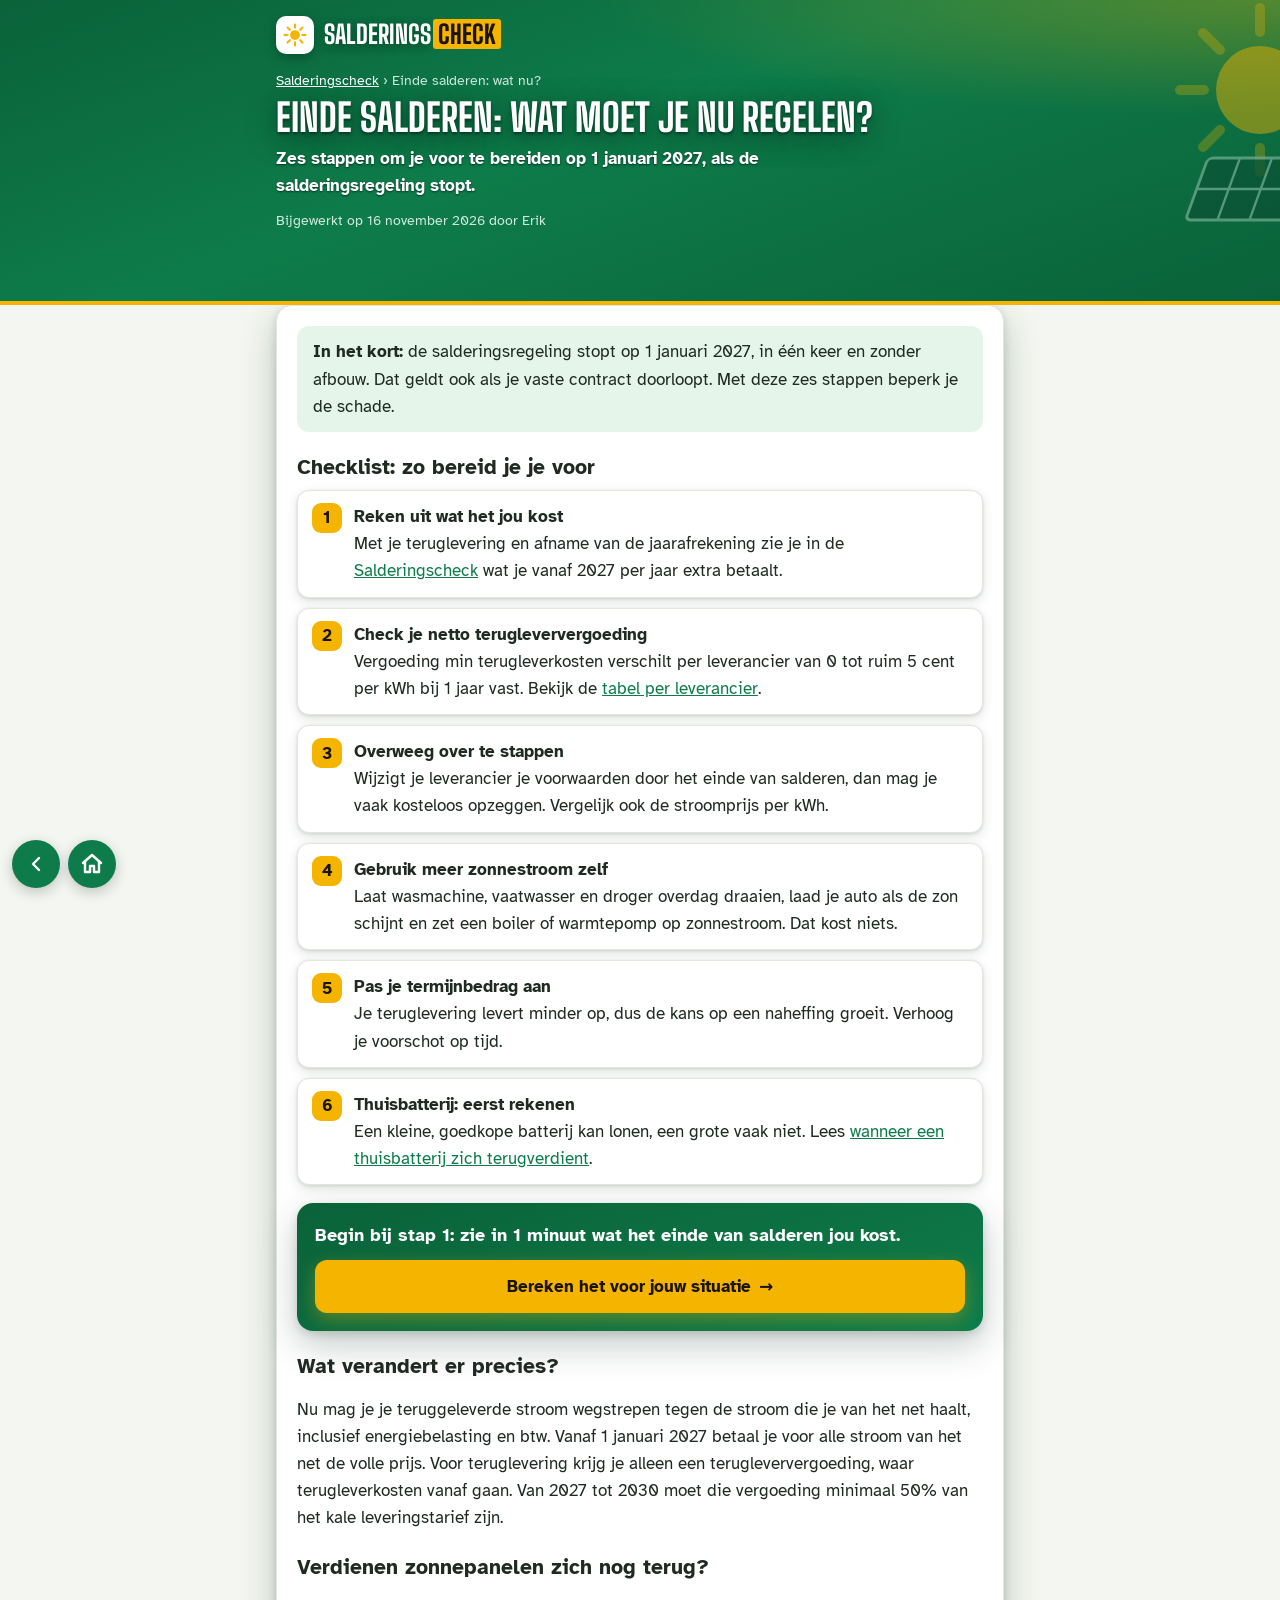
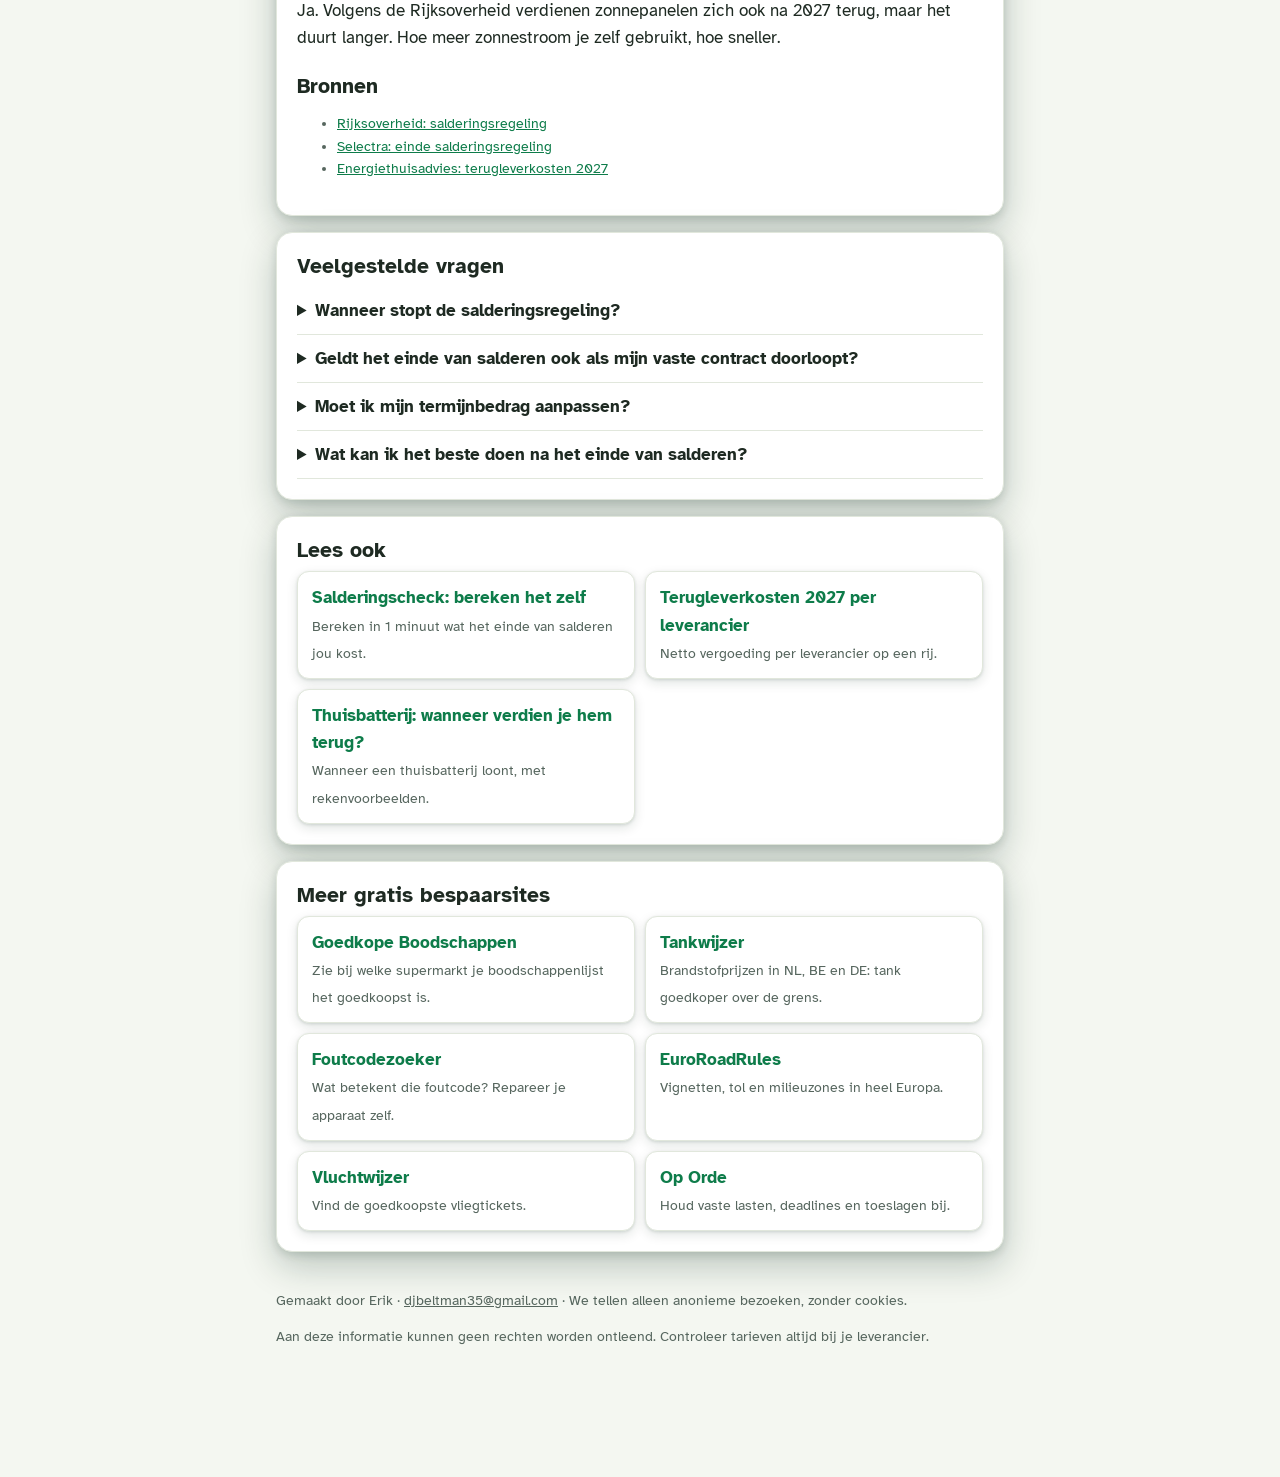
==== commit 955af93a: "Installeerbalk (Android-knop, iPhone-uitleg) en vaste home/terug-knoppen Co-Authored-By: Claude Opus" ====
--- a/einde-salderen-wat-nu/index.html
+++ b/einde-salderen-wat-nu/index.html
@@ -106,7 +106,7 @@
  ]
 }
 </script>
-</head>
+<script src="/installeer.js" defer></script></head>
 <body>
 <header class="hero">
   <svg class="deco" viewBox="0 0 260 260" aria-hidden="true"><g stroke="#f5b400" stroke-width="10" stroke-linecap="round" opacity=".55"><path d="M170 18v24M170 158v24M90 100h24M226 100h24M113 43l17 17M210 140l17 17M113 157l17-17M210 60l17-17"/></g><circle cx="170" cy="100" r="44" fill="#f5b400" opacity=".9"/><g transform="translate(118 168) skewX(-20)" opacity=".75"><rect width="128" height="62" rx="5" fill="#0a3d2f" stroke="#cfe9dd" stroke-width="3"/><path d="M32 0v62M64 0v62M96 0v62M0 31h128" stroke="#cfe9dd" stroke-width="2.5"/></g></svg>
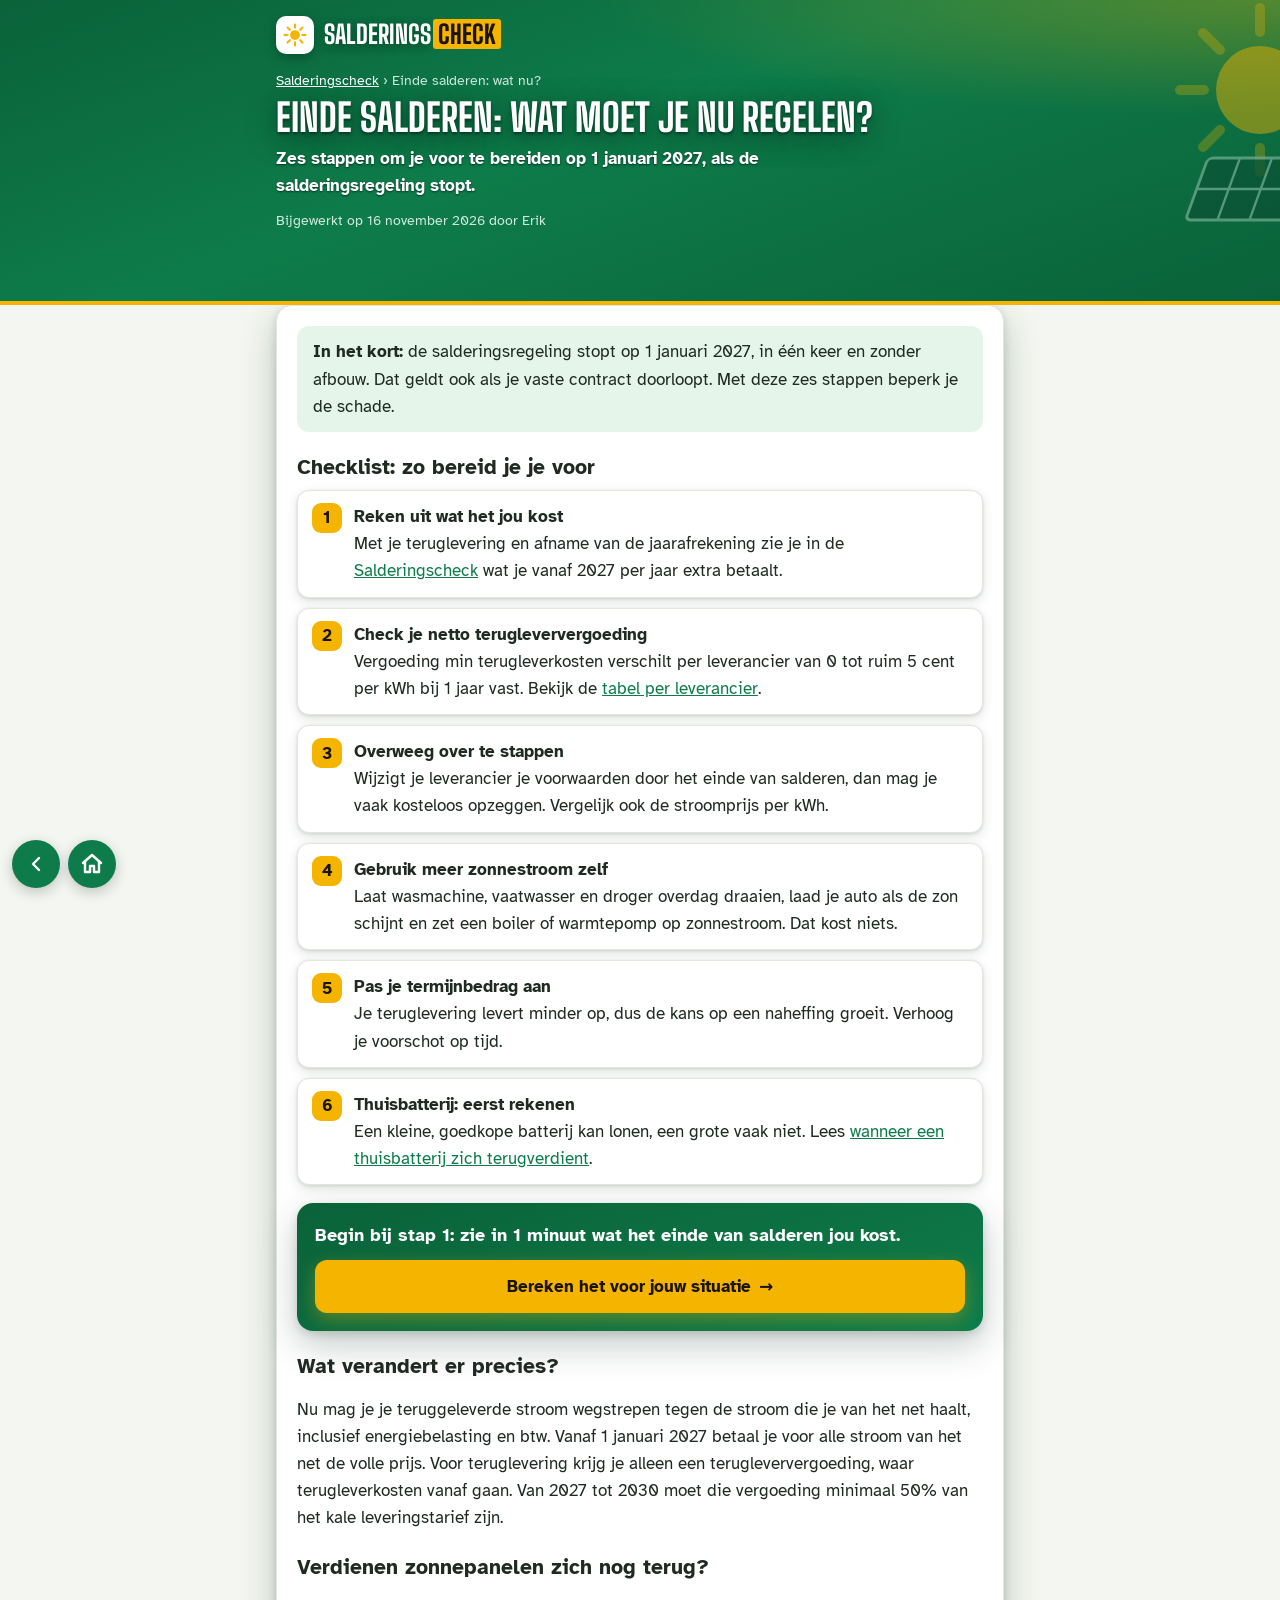
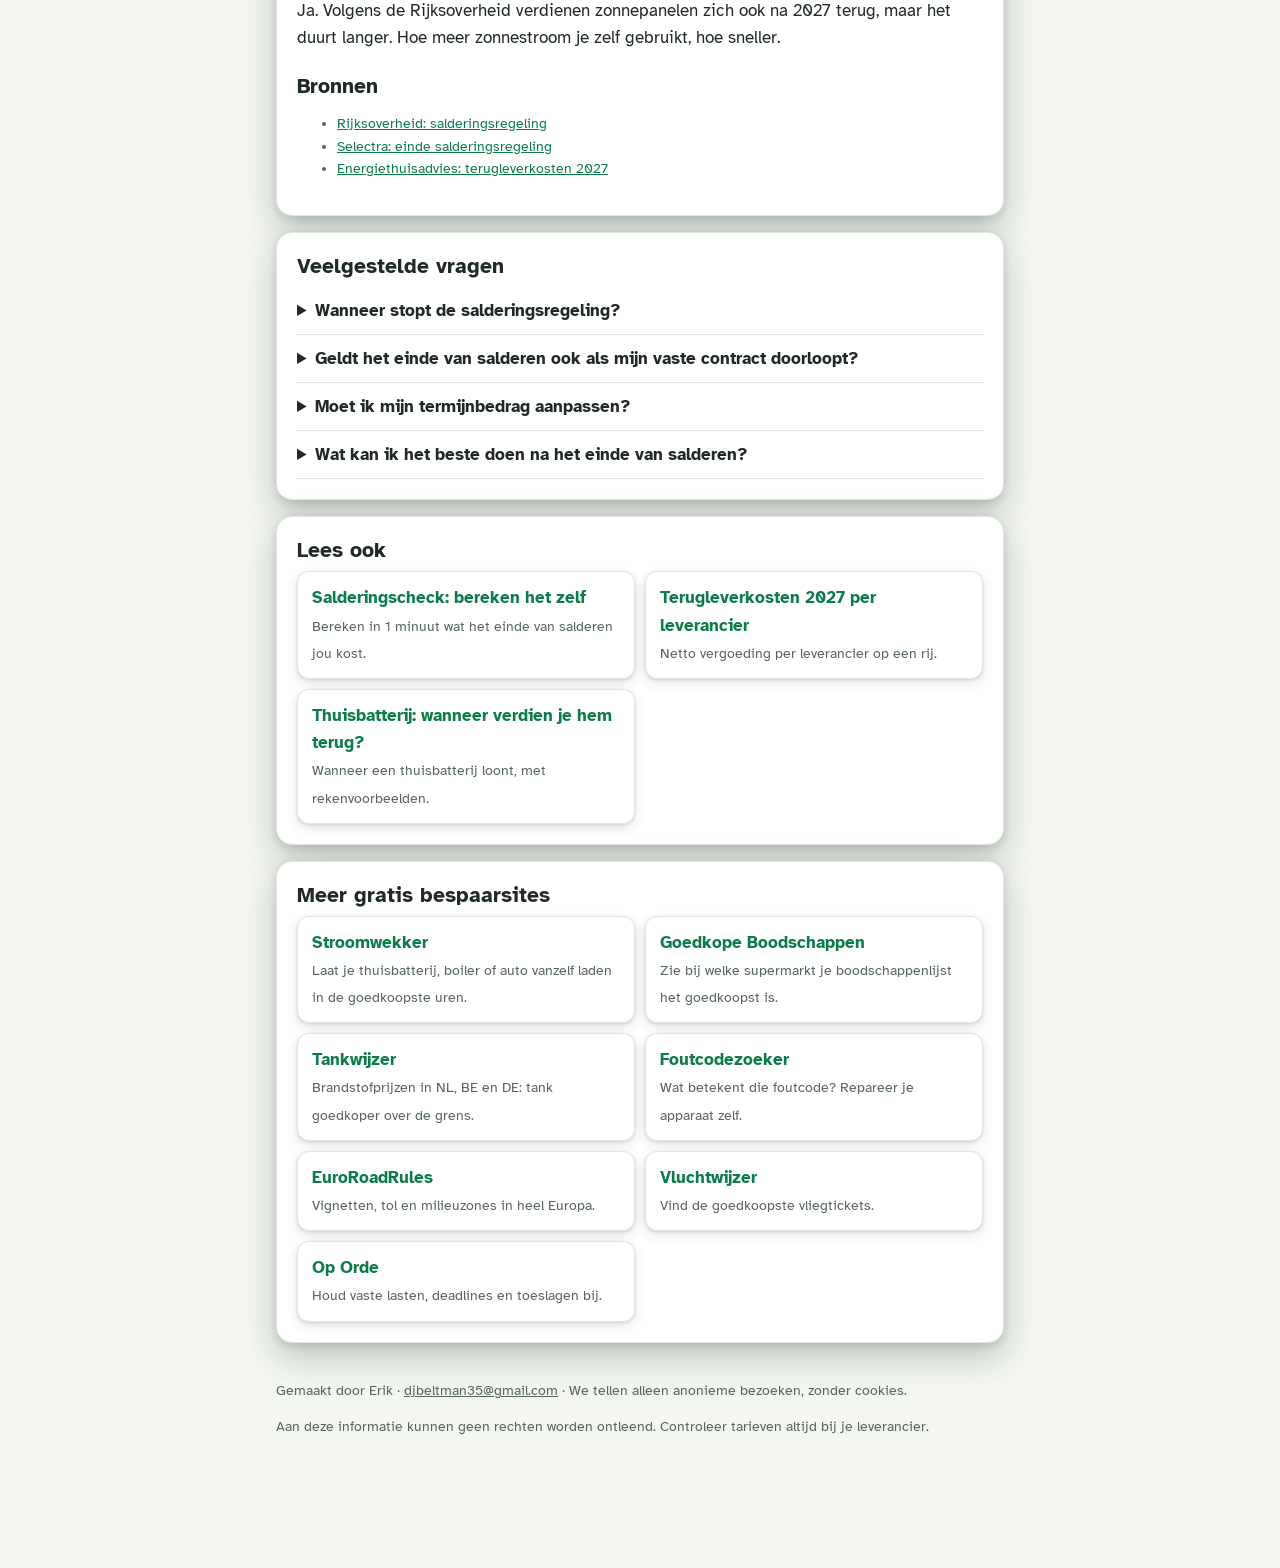
==== commit effcdd80: "Link naar Stroomwekker bij dynamische contracten en in 'Meer gratis bespaarsites' Co-Authored-By: Cl" ====
--- a/einde-salderen-wat-nu/index.html
+++ b/einde-salderen-wat-nu/index.html
@@ -145,7 +145,7 @@
   </section>
 <section class="card faq" aria-labelledby="h-faq"><h2 id="h-faq">Veelgestelde vragen</h2><details><summary>Wanneer stopt de salderingsregeling?</summary><p>Op 1 januari 2027, in één keer en zonder afbouw. Tot en met 31 december 2026 saldeer je nog volledig.</p></details><details><summary>Geldt het einde van salderen ook als mijn vaste contract doorloopt?</summary><p>Ja. Het wettelijke einde geldt voor iedereen, ook met een vast contract dat na 1 januari 2027 doorloopt.</p></details><details><summary>Moet ik mijn termijnbedrag aanpassen?</summary><p>Dat is verstandig. Omdat teruglevering minder oplevert, betaal je vanaf 2027 meer. Een hoger voorschot voorkomt een grote naheffing bij de jaarafrekening.</p></details><details><summary>Wat kan ik het beste doen na het einde van salderen?</summary><p>Zelf meer zonnestroom gebruiken is gratis en levert het meest op. Daarna: een leverancier kiezen met een goede netto terugleververgoeding, en alleen een thuisbatterij kopen als die zich binnen de levensduur terugverdient.</p></details></section>
   <section class="card" aria-labelledby="h-lees"><h2 id="h-lees">Lees ook</h2><div class="meer"><a href="/"><b>Salderingscheck: bereken het zelf</b><span>Bereken in 1 minuut wat het einde van salderen jou kost.</span></a><a href="/terugleverkosten-2027/"><b>Terugleverkosten 2027 per leverancier</b><span>Netto vergoeding per leverancier op een rij.</span></a><a href="/thuisbatterij-terugverdientijd/"><b>Thuisbatterij: wanneer verdien je hem terug?</b><span>Wanneer een thuisbatterij loont, met rekenvoorbeelden.</span></a></div></section>
-  <section class="card" aria-labelledby="h-meer"><h2 id="h-meer">Meer gratis bespaarsites</h2><div class="meer"><a href="https://boodschappenvergelijk.nl/"><b>Goedkope Boodschappen</b><span>Zie bij welke supermarkt je boodschappenlijst het goedkoopst is.</span></a><a href="https://goedkopertanken.netlify.app/"><b>Tankwijzer</b><span>Brandstofprijzen in NL, BE en DE: tank goedkoper over de grens.</span></a><a href="https://foutcodezoeker.nl/"><b>Foutcodezoeker</b><span>Wat betekent die foutcode? Repareer je apparaat zelf.</span></a><a href="https://euroroadrules.eu/nl/"><b>EuroRoadRules</b><span>Vignetten, tol en milieuzones in heel Europa.</span></a><a href="https://vluchtwijzer.netlify.app/"><b>Vluchtwijzer</b><span>Vind de goedkoopste vliegtickets.</span></a><a href="https://allesoporde.netlify.app/"><b>Op Orde</b><span>Houd vaste lasten, deadlines en toeslagen bij.</span></a></div></section>
+  <section class="card" aria-labelledby="h-meer"><h2 id="h-meer">Meer gratis bespaarsites</h2><div class="meer"><a href="https://stroomwekker.eu/"><b>Stroomwekker</b><span>Laat je thuisbatterij, boiler of auto vanzelf laden in de goedkoopste uren.</span></a><a href="https://boodschappenvergelijk.nl/"><b>Goedkope Boodschappen</b><span>Zie bij welke supermarkt je boodschappenlijst het goedkoopst is.</span></a><a href="https://goedkopertanken.netlify.app/"><b>Tankwijzer</b><span>Brandstofprijzen in NL, BE en DE: tank goedkoper over de grens.</span></a><a href="https://foutcodezoeker.nl/"><b>Foutcodezoeker</b><span>Wat betekent die foutcode? Repareer je apparaat zelf.</span></a><a href="https://euroroadrules.eu/nl/"><b>EuroRoadRules</b><span>Vignetten, tol en milieuzones in heel Europa.</span></a><a href="https://vluchtwijzer.netlify.app/"><b>Vluchtwijzer</b><span>Vind de goedkoopste vliegtickets.</span></a><a href="https://allesoporde.netlify.app/"><b>Op Orde</b><span>Houd vaste lasten, deadlines en toeslagen bij.</span></a></div></section>
   <footer>
     <p>Gemaakt door Erik · <a href="mailto:djbeltman35@gmail.com">djbeltman35@gmail.com</a> · We tellen alleen anonieme bezoeken, zonder cookies.</p>
     <p>Aan deze informatie kunnen geen rechten worden ontleend. Controleer tarieven altijd bij je leverancier.</p>
